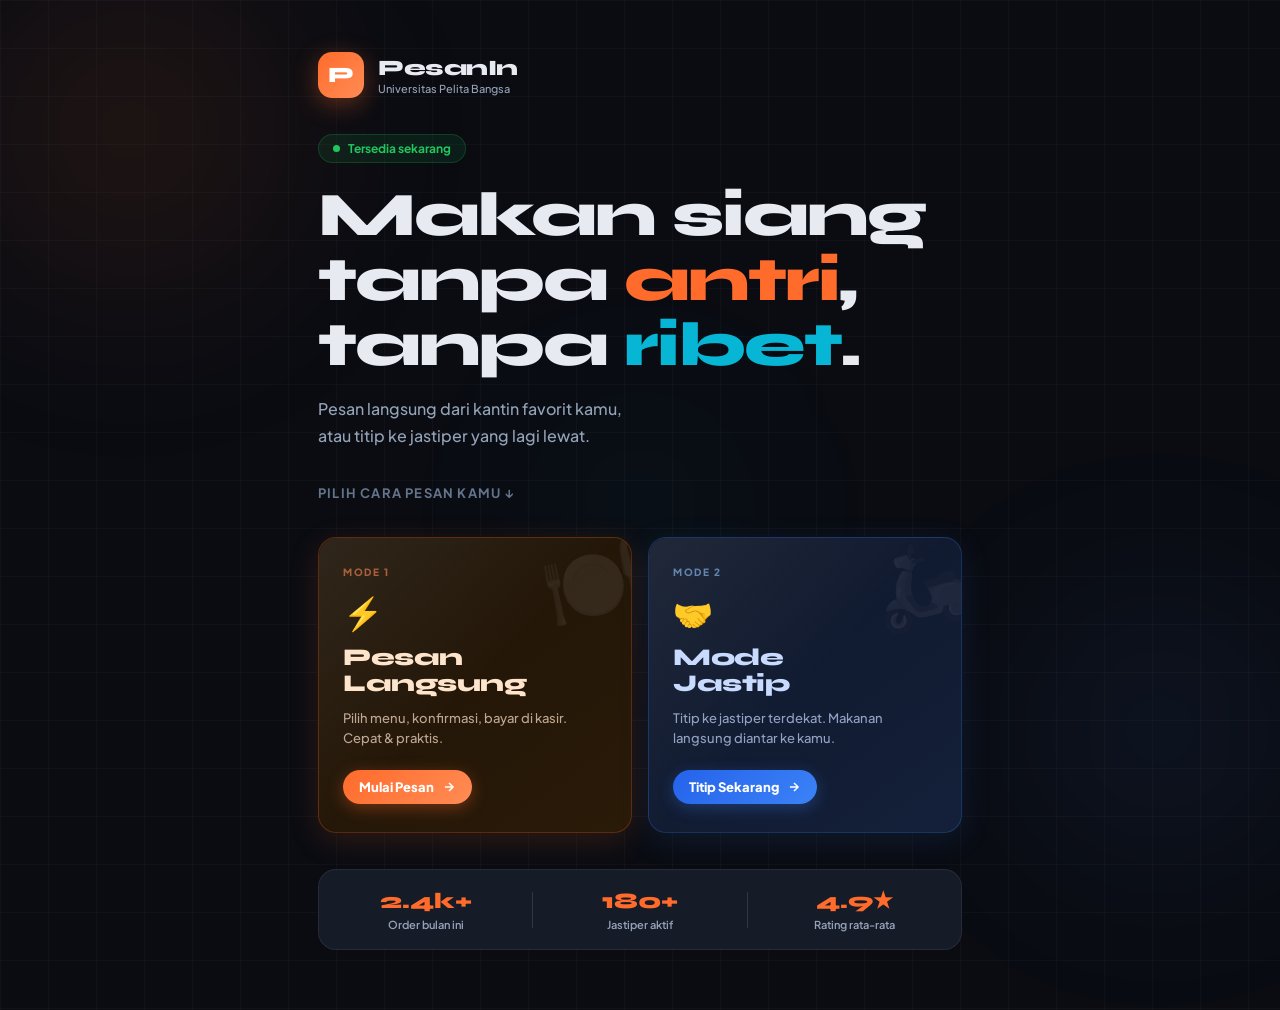
==== index.html @ 297b13d5 "Add files via upload" ====
<!DOCTYPE html>
<html lang="id">
<head>
  <meta charset="UTF-8">
  <meta name="viewport" content="width=device-width, initial-scale=1.0">
  <title>PesanIn — Pesan Makan di Kampus</title>
  <link rel="preconnect" href="https://fonts.googleapis.com">
  <link rel="preconnect" href="https://fonts.gstatic.com" crossorigin>
  <link href="https://fonts.googleapis.com/css2?family=Syne:wght@700;800&family=Plus+Jakarta+Sans:wght@400;500;600;700;800&display=swap" rel="stylesheet">
  <link rel="stylesheet" href="landing.css">
</head>
<body>

  <!-- ========== SCREEN 1: LANDING ========== -->
  <div class="screen active" id="screen-landing">

    <!-- BG blobs -->
    <div class="bg-blob b1"></div>
    <div class="bg-blob b2"></div>
    <div class="bg-blob b3"></div>

    <!-- Grid texture -->
    <div class="grid-texture"></div>

    <div class="landing-wrap">

      <!-- Logo -->
      <div class="logo-wrap" data-anim="0">
        <div class="logo-icon">
          <span>P</span>
        </div>
        <div class="logo-text">
          <span class="lt-main">PesanIn</span>
          <span class="lt-sub">Universitas Pelita Bangsa</span>
        </div>
      </div>

      <!-- Hero text -->
      <div class="hero-block" data-anim="1">
        <div class="hero-eyebrow">
          <span class="dot-live"></span>
          Tersedia sekarang
        </div>
        <h1 class="hero-h1">
          Makan siang<br>
          tanpa <span class="h1-accent">antri</span>,<br>
          tanpa <span class="h1-accent2">ribet</span>.
        </h1>
        <p class="hero-p">
          Pesan langsung dari kantin favorit kamu,<br>
          atau titip ke jastiper yang lagi lewat.
        </p>
      </div>

      <!-- Mode Selector -->
      <div class="mode-title" data-anim="2">Pilih cara pesan kamu ↓</div>
      <div class="mode-grid" data-anim="3">

        <button class="mode-card mode-langsung" onclick="selectMode('langsung')">
          <div class="mode-bg-icon">🍽️</div>
          <div class="mode-content">
            <div class="mode-tag">Mode 1</div>
            <div class="mode-emoji">⚡</div>
            <h2 class="mode-title-text">Pesan<br>Langsung</h2>
            <p class="mode-desc">Pilih menu, konfirmasi, bayar di kasir. Cepat & praktis.</p>
            <div class="mode-cta">
              Mulai Pesan
              <svg viewBox="0 0 24 24" fill="none" stroke="currentColor" stroke-width="2.5"><path d="M5 12h14M12 5l7 7-7 7"/></svg>
            </div>
          </div>
          <div class="mode-shine"></div>
        </button>

        <button class="mode-card mode-jastip" onclick="selectMode('jastip')">
          <div class="mode-bg-icon">🛵</div>
          <div class="mode-content">
            <div class="mode-tag">Mode 2</div>
            <div class="mode-emoji">🤝</div>
            <h2 class="mode-title-text">Mode<br>Jastip</h2>
            <p class="mode-desc">Titip ke jastiper terdekat. Makanan langsung diantar ke kamu.</p>
            <div class="mode-cta">
              Titip Sekarang
              <svg viewBox="0 0 24 24" fill="none" stroke="currentColor" stroke-width="2.5"><path d="M5 12h14M12 5l7 7-7 7"/></svg>
            </div>
          </div>
          <div class="mode-shine"></div>
        </button>

      </div>

      <!-- Stats strip -->
      <div class="stats-strip" data-anim="4">
        <div class="strip-item">
          <span class="strip-num">2.4k+</span>
          <span class="strip-label">Order bulan ini</span>
        </div>
        <div class="strip-divider"></div>
        <div class="strip-item">
          <span class="strip-num">180+</span>
          <span class="strip-label">Jastiper aktif</span>
        </div>
        <div class="strip-divider"></div>
        <div class="strip-item">
          <span class="strip-num">4.9★</span>
          <span class="strip-label">Rating rata-rata</span>
        </div>
      </div>

    </div>
  </div>

  <!-- ========== SCREEN 2: PILIH KANTIN ========== -->
  <div class="screen" id="screen-kantin">

    <div class="bg-blob b1" style="opacity:0.4"></div>
    <div class="bg-blob b3" style="opacity:0.3"></div>
    <div class="grid-texture"></div>

    <div class="kantin-wrap">

      <!-- Back + header -->
      <button class="back-btn" onclick="goBack()">
        <svg viewBox="0 0 24 24" fill="none" stroke="currentColor" stroke-width="2.5"><path d="M19 12H5M12 19l-7-7 7-7"/></svg>
        Kembali
      </button>

      <div class="kantin-header">
        <div class="mode-badge" id="modeBadge">⚡ Pesan Langsung</div>
        <h1 class="kantin-h1">Pilih <span>Kantin</span></h1>
        <p class="kantin-sub">Di mana kamu mau pesan hari ini?</p>
      </div>

      <!-- Kantin Grid -->
      <div class="kantin-grid" id="kantinGrid">

        <!-- Kantin Mas Broow -->
        <div class="kantin-card available" onclick="goToKantin('masbroow')" id="card-masbroow">
          <div class="kc-glow"></div>
          <div class="kc-top">
            <div class="kc-emoji">🎓</div>
            <div class="kc-badge open">Buka</div>
          </div>
          <div class="kc-body">
            <h2 class="kc-name">Kantin Mas Broow</h2>
            <p class="kc-loc">📍 Gedung Utama Lt. 1</p>
            <div class="kc-tags">
              <span class="kc-tag">Indomie</span>
              <span class="kc-tag">Mie Ayam</span>
              <span class="kc-tag">Bakso</span>
              <span class="kc-tag">+7 menu</span>
            </div>
            <div class="kc-meta">
              <span>⭐ 4.9</span>
              <span>·</span>
              <span>80+ menu</span>
              <span>·</span>
              <span>Mulai Rp8k</span>
            </div>
          </div>
          <div class="kc-cta">
            Lihat Menu
            <svg viewBox="0 0 24 24" fill="none" stroke="currentColor" stroke-width="2.5"><path d="M5 12h14M12 5l7 7-7 7"/></svg>
          </div>
        </div>

        <!-- Kantin Tribun -->
        <div class="kantin-card available" onclick="goToKantin('tribun')" id="card-tribun">
          <div class="kc-glow" style="background: radial-gradient(circle at 30% 30%, rgba(59,130,246,0.18), transparent 65%)"></div>
          <div class="kc-top">
            <div class="kc-emoji">🏟️</div>
            <div class="kc-badge open">Buka</div>
          </div>
          <div class="kc-body">
            <h2 class="kc-name">Kantin Tribun</h2>
            <p class="kc-loc">📍 Area Tribun Kampus</p>
            <div class="kc-tags">
              <span class="kc-tag">Nasi Box</span>
              <span class="kc-tag">Gorengan</span>
              <span class="kc-tag">Minuman</span>
              <span class="kc-tag">+stand lain</span>
            </div>
            <div class="kc-meta">
              <span>⭐ 4.8</span>
              <span>·</span>
              <span>Banyak stand</span>
              <span>·</span>
              <span>Mulai Rp5k</span>
            </div>
          </div>
          <div class="kc-cta">
            Lihat Stand
            <svg viewBox="0 0 24 24" fill="none" stroke="currentColor" stroke-width="2.5"><path d="M5 12h14M12 5l7 7-7 7"/></svg>
          </div>
        </div>

        <!-- Coming Soon cards -->
        <div class="kantin-card coming-soon">
          <div class="kc-top">
            <div class="kc-emoji cs-emoji">🍜</div>
            <div class="kc-badge soon">Segera</div>
          </div>
          <div class="kc-body">
            <h2 class="kc-name cs-name">Kantin Baru</h2>
            <p class="kc-loc">📍 Akan hadir</p>
            <div class="cs-bar"></div>
          </div>
          <div class="kc-cta cs-cta">Segera Hadir 🔜</div>
        </div>

        <div class="kantin-card coming-soon">
          <div class="kc-top">
            <div class="kc-emoji cs-emoji">☕</div>
            <div class="kc-badge soon">Segera</div>
          </div>
          <div class="kc-body">
            <h2 class="kc-name cs-name">Stand Minuman</h2>
            <p class="kc-loc">📍 Akan hadir</p>
            <div class="cs-bar"></div>
          </div>
          <div class="kc-cta cs-cta">Segera Hadir 🔜</div>
        </div>

      </div>

      <!-- Info strip -->
      <div class="info-strip">
        <span>💡</span>
        <span>Lebih banyak kantin & stand akan ditambahkan. Stay tuned!</span>
      </div>

    </div>
  </div>

  <!-- ========== SCREEN 3: TRIBUN STAND PICKER ========== -->
  <div class="screen" id="screen-tribun">

    <div class="bg-blob b1" style="opacity:0.4"></div>
    <div class="grid-texture"></div>

    <div class="kantin-wrap">

      <button class="back-btn" onclick="backToKantin()">
        <svg viewBox="0 0 24 24" fill="none" stroke="currentColor" stroke-width="2.5"><path d="M19 12H5M12 19l-7-7 7-7"/></svg>
        Pilih Kantin
      </button>

      <div class="kantin-header">
        <div class="mode-badge" style="background:rgba(59,130,246,0.12);color:#3B82F6;border-color:rgba(59,130,246,0.2)">🏟️ Kantin Tribun</div>
        <h1 class="kantin-h1">Pilih <span>Stand</span></h1>
        <p class="kantin-sub">Kantin Tribun punya banyak pilihan stand</p>
      </div>

      <div class="kantin-grid">

        <div class="kantin-card available" onclick="goToStand('tribun-nasi')">
          <div class="kc-glow" style="background:radial-gradient(circle at 30% 30%,rgba(34,197,94,0.15),transparent 65%)"></div>
          <div class="kc-top"><div class="kc-emoji">🍱</div><div class="kc-badge open">Buka</div></div>
          <div class="kc-body">
            <h2 class="kc-name">Stand Nasi & Lauk</h2>
            <p class="kc-loc">📍 Stand A – Tribun</p>
            <div class="kc-tags"><span class="kc-tag">Nasi Box</span><span class="kc-tag">Ayam</span><span class="kc-tag">Lele</span></div>
            <div class="kc-meta"><span>⭐ 4.8</span><span>·</span><span>Mulai Rp12k</span></div>
          </div>
          <div class="kc-cta">Lihat Menu <svg viewBox="0 0 24 24" fill="none" stroke="currentColor" stroke-width="2.5"><path d="M5 12h14M12 5l7 7-7 7"/></svg></div>
        </div>

        <div class="kantin-card available" onclick="goToStand('tribun-gorengan')">
          <div class="kc-glow" style="background:radial-gradient(circle at 30% 30%,rgba(251,191,36,0.15),transparent 65%)"></div>
          <div class="kc-top"><div class="kc-emoji">🍟</div><div class="kc-badge open">Buka</div></div>
          <div class="kc-body">
            <h2 class="kc-name">Stand Gorengan</h2>
            <p class="kc-loc">📍 Stand B – Tribun</p>
            <div class="kc-tags"><span class="kc-tag">Pisang Goreng</span><span class="kc-tag">Tahu</span><span class="kc-tag">Tempe</span></div>
            <div class="kc-meta"><span>⭐ 4.7</span><span>·</span><span>Mulai Rp2k</span></div>
          </div>
          <div class="kc-cta">Lihat Menu <svg viewBox="0 0 24 24" fill="none" stroke="currentColor" stroke-width="2.5"><path d="M5 12h14M12 5l7 7-7 7"/></svg></div>
        </div>

        <div class="kantin-card available" onclick="goToStand('tribun-minum')">
          <div class="kc-glow" style="background:radial-gradient(circle at 30% 30%,rgba(14,165,233,0.15),transparent 65%)"></div>
          <div class="kc-top"><div class="kc-emoji">🥤</div><div class="kc-badge open">Buka</div></div>
          <div class="kc-body">
            <h2 class="kc-name">Stand Minuman</h2>
            <p class="kc-loc">📍 Stand C – Tribun</p>
            <div class="kc-tags"><span class="kc-tag">Es Teh</span><span class="kc-tag">Jus</span><span class="kc-tag">Kopi</span></div>
            <div class="kc-meta"><span>⭐ 4.9</span><span>·</span><span>Mulai Rp5k</span></div>
          </div>
          <div class="kc-cta">Lihat Menu <svg viewBox="0 0 24 24" fill="none" stroke="currentColor" stroke-width="2.5"><path d="M5 12h14M12 5l7 7-7 7"/></svg></div>
        </div>

        <div class="kantin-card coming-soon">
          <div class="kc-top"><div class="kc-emoji cs-emoji">🍢</div><div class="kc-badge soon">Segera</div></div>
          <div class="kc-body">
            <h2 class="kc-name cs-name">Stand Lainnya</h2>
            <p class="kc-loc">📍 Akan hadir</p>
            <div class="cs-bar"></div>
          </div>
          <div class="kc-cta cs-cta">Segera Hadir 🔜</div>
        </div>

      </div>

      <div class="info-strip">
        <span>💡</span>
        <span>Stand di Kantin Tribun terus bertambah. Pantau terus ya!</span>
      </div>

    </div>
  </div>

  <!-- ========== TOAST ========== -->
  <div class="toast" id="toast"></div>

  <script src="landing.js"></script>
</body>
</html>
---- landing.css ----
/* ========================
   RESET & BASE
======================== */
*, *::before, *::after { box-sizing: border-box; margin: 0; padding: 0; }
html { scroll-behavior: smooth; }
body {
  font-family: 'Plus Jakarta Sans', sans-serif;
  background: #0A0C12;
  color: #E8EAF2;
  min-height: 100vh;
  overflow-x: hidden;
}
button { font-family: inherit; cursor: pointer; border: none; outline: none; }

/* ========================
   CSS VARIABLES
======================== */
:root {
  --bg:       #0A0C12;
  --bg2:      #10131C;
  --card:     #161B28;
  --card2:    #1C2235;
  --border:   rgba(255,255,255,0.07);
  --border2:  rgba(255,255,255,0.12);
  --orange:   #FF6B2B;
  --orange2:  #FF8C55;
  --orange-g: linear-gradient(135deg, #FF6B2B, #FF8C55);
  --blue:     #3B82F6;
  --teal:     #06B6D4;
  --green:    #22C55E;
  --yellow:   #FBBF24;
  --red:      #EF4444;
  --text:     #E8EAF2;
  --muted:    #64748B;
  --muted2:   #94A3B8;
  --radius:   18px;
  --radius-sm:10px;
}

/* ========================
   SCREENS
======================== */
.screen {
  display: none;
  min-height: 100vh;
  position: relative;
  overflow: hidden;
}
.screen.active { display: block; }
.screen.slide-in  { animation: slideInR 0.38s cubic-bezier(.4,0,.2,1) forwards; }
.screen.slide-out { animation: slideOutL 0.38s cubic-bezier(.4,0,.2,1) forwards; }
.screen.slide-back-in  { animation: slideInL 0.38s cubic-bezier(.4,0,.2,1) forwards; }
.screen.slide-back-out { animation: slideOutR 0.38s cubic-bezier(.4,0,.2,1) forwards; }

@keyframes slideInR  { from { opacity:0; transform:translateX(48px) } to { opacity:1; transform:translateX(0) } }
@keyframes slideOutL { from { opacity:1; transform:translateX(0) } to { opacity:0; transform:translateX(-48px) } }
@keyframes slideInL  { from { opacity:0; transform:translateX(-48px) } to { opacity:1; transform:translateX(0) } }
@keyframes slideOutR { from { opacity:1; transform:translateX(0) } to { opacity:0; transform:translateX(48px) } }

/* ========================
   BG BLOBS
======================== */
.bg-blob {
  position: absolute;
  border-radius: 50%;
  pointer-events: none;
  filter: blur(80px);
  z-index: 0;
}
.b1 {
  width: 500px; height: 500px;
  top: -120px; left: -120px;
  background: radial-gradient(circle, rgba(255,107,43,0.12), transparent 70%);
}
.b2 {
  width: 400px; height: 400px;
  bottom: 80px; right: -80px;
  background: radial-gradient(circle, rgba(59,130,246,0.1), transparent 70%);
}
.b3 {
  width: 300px; height: 300px;
  top: 50%; left: 50%;
  transform: translate(-50%,-50%);
  background: radial-gradient(circle, rgba(6,182,212,0.06), transparent 70%);
}

/* ========================
   GRID TEXTURE
======================== */
.grid-texture {
  position: absolute; inset: 0;
  background-image:
    linear-gradient(rgba(255,255,255,0.025) 1px, transparent 1px),
    linear-gradient(90deg, rgba(255,255,255,0.025) 1px, transparent 1px);
  background-size: 48px 48px;
  z-index: 0;
  pointer-events: none;
}

/* ========================
   LANDING SCREEN
======================== */
.landing-wrap {
  position: relative; z-index: 1;
  max-width: 700px;
  margin: 0 auto;
  padding: 52px 28px 60px;
  display: flex;
  flex-direction: column;
  gap: 36px;
}

/* Logo */
.logo-wrap {
  display: flex; align-items: center; gap: 14px;
  opacity: 0; animation: fadeUp 0.5s ease forwards;
}
.logo-icon {
  width: 46px; height: 46px;
  background: var(--orange-g);
  border-radius: 14px;
  display: flex; align-items: center; justify-content: center;
  font-family: 'Syne', sans-serif;
  font-size: 22px; font-weight: 800; color: #fff;
  box-shadow: 0 6px 24px rgba(255,107,43,0.35);
}
.lt-main {
  display: block;
  font-family: 'Syne', sans-serif;
  font-size: 22px; font-weight: 800;
  letter-spacing: -0.5px;
}
.lt-sub {
  display: block;
  font-size: 11px; color: var(--muted2);
  font-weight: 500; margin-top: 1px;
}

/* Hero */
.hero-block {
  opacity: 0; animation: fadeUp 0.5s 0.1s ease forwards;
}
.hero-eyebrow {
  display: inline-flex; align-items: center; gap: 8px;
  background: rgba(34,197,94,0.1);
  border: 1px solid rgba(34,197,94,0.2);
  color: var(--green);
  font-size: 12px; font-weight: 700;
  padding: 6px 14px; border-radius: 30px;
  margin-bottom: 20px;
}
.dot-live {
  width: 7px; height: 7px;
  border-radius: 50%;
  background: var(--green);
  animation: livePulse 1.5s ease-in-out infinite;
}
@keyframes livePulse {
  0%,100% { opacity:1; transform:scale(1) }
  50% { opacity:.5; transform:scale(.8) }
}

.hero-h1 {
  font-family: 'Syne', sans-serif;
  font-size: clamp(38px, 7vw, 62px);
  font-weight: 800;
  line-height: 1.05;
  letter-spacing: -2px;
  margin-bottom: 18px;
}
.h1-accent  { color: var(--orange); }
.h1-accent2 { color: var(--teal); }
.hero-p {
  font-size: 16px; color: var(--muted2);
  line-height: 1.65; font-weight: 500;
}

/* Mode title */
.mode-title {
  font-size: 13px; font-weight: 700;
  color: var(--muted);
  text-transform: uppercase; letter-spacing: 1.2px;
  opacity: 0; animation: fadeUp 0.5s 0.2s ease forwards;
}

/* Mode grid */
.mode-grid {
  display: grid;
  grid-template-columns: 1fr 1fr;
  gap: 16px;
  opacity: 0; animation: fadeUp 0.5s 0.3s ease forwards;
}

.mode-card {
  position: relative;
  border-radius: var(--radius);
  padding: 28px 24px;
  text-align: left;
  overflow: hidden;
  transition: transform 0.22s, box-shadow 0.22s;
  cursor: pointer;
  border: 1.5px solid transparent;
}
.mode-card:hover { transform: translateY(-4px); }
.mode-card:active { transform: translateY(-1px); }

/* Shine effect */
.mode-shine {
  position: absolute; inset: 0;
  background: linear-gradient(135deg, rgba(255,255,255,0.08) 0%, transparent 50%);
  pointer-events: none;
  border-radius: inherit;
}

.mode-bg-icon {
  position: absolute;
  top: -10px; right: -10px;
  font-size: 80px;
  opacity: 0.08;
  pointer-events: none;
  transform: rotate(-12deg);
  filter: grayscale(1);
}

.mode-content { position: relative; z-index: 1; }
.mode-tag {
  font-size: 10px; font-weight: 800;
  text-transform: uppercase; letter-spacing: 1.5px;
  margin-bottom: 14px;
  opacity: 0.6;
}
.mode-emoji { font-size: 32px; margin-bottom: 12px; }
.mode-title-text {
  font-family: 'Syne', sans-serif;
  font-size: 24px; font-weight: 800;
  line-height: 1.1;
  letter-spacing: -0.5px;
  margin-bottom: 10px;
}
.mode-desc {
  font-size: 13px;
  line-height: 1.55;
  opacity: 0.7;
  margin-bottom: 22px;
  font-weight: 500;
}
.mode-cta {
  display: inline-flex; align-items: center; gap: 8px;
  font-size: 13px; font-weight: 800;
  padding: 9px 16px;
  border-radius: 30px;
  transition: gap 0.18s;
}
.mode-cta svg { width: 14px; height: 14px; transition: transform 0.18s; }
.mode-card:hover .mode-cta svg { transform: translateX(4px); }
.mode-card:hover .mode-cta { gap: 12px; }

/* Pesan Langsung card */
.mode-langsung {
  background: linear-gradient(145deg, #1E1408, #2A1A08);
  border-color: rgba(255,107,43,0.25);
  box-shadow: 0 8px 32px rgba(255,107,43,0.15);
  color: #FFE4CC;
}
.mode-langsung .mode-tag { color: var(--orange2); }
.mode-langsung .mode-cta {
  background: var(--orange-g);
  color: #fff;
  box-shadow: 0 4px 16px rgba(255,107,43,0.35);
}
.mode-langsung:hover { box-shadow: 0 16px 48px rgba(255,107,43,0.28); }

/* Jastip card */
.mode-jastip {
  background: linear-gradient(145deg, #0E1628, #14203A);
  border-color: rgba(59,130,246,0.25);
  box-shadow: 0 8px 32px rgba(59,130,246,0.12);
  color: #C8DBFF;
}
.mode-jastip .mode-tag { color: #93C5FD; }
.mode-jastip .mode-cta {
  background: linear-gradient(135deg, #2563EB, #3B82F6);
  color: #fff;
  box-shadow: 0 4px 16px rgba(59,130,246,0.3);
}
.mode-jastip:hover { box-shadow: 0 16px 48px rgba(59,130,246,0.22); }

/* Stats strip */
.stats-strip {
  display: flex; align-items: center;
  gap: 0;
  background: var(--card);
  border: 1px solid var(--border);
  border-radius: var(--radius);
  padding: 18px 0;
  opacity: 0; animation: fadeUp 0.5s 0.4s ease forwards;
}
.strip-item {
  flex: 1; text-align: center;
  display: flex; flex-direction: column; gap: 4px;
}
.strip-num {
  font-family: 'Syne', sans-serif;
  font-size: 22px; font-weight: 800;
  color: var(--orange);
}
.strip-label { font-size: 11px; color: var(--muted2); font-weight: 600; }
.strip-divider {
  width: 1px; height: 36px;
  background: var(--border2);
  flex-shrink: 0;
}

/* ========================
   KANTIN SCREEN
======================== */
.kantin-wrap {
  position: relative; z-index: 1;
  max-width: 900px;
  margin: 0 auto;
  padding: 40px 28px 80px;
}

.back-btn {
  display: inline-flex; align-items: center; gap: 8px;
  background: var(--card2);
  border: 1px solid var(--border2);
  color: var(--muted2);
  font-size: 13px; font-weight: 700;
  padding: 9px 16px;
  border-radius: 30px;
  margin-bottom: 36px;
  transition: all 0.18s;
}
.back-btn svg { width: 15px; height: 15px; }
.back-btn:hover { background: var(--card); color: var(--text); border-color: var(--border2); }

.kantin-header {
  margin-bottom: 32px;
  animation: fadeUp 0.4s ease forwards;
}
.mode-badge {
  display: inline-flex; align-items: center; gap: 6px;
  background: rgba(255,107,43,0.1);
  border: 1px solid rgba(255,107,43,0.2);
  color: var(--orange);
  font-size: 12px; font-weight: 700;
  padding: 6px 14px; border-radius: 30px;
  margin-bottom: 14px;
}
.kantin-h1 {
  font-family: 'Syne', sans-serif;
  font-size: clamp(30px, 5vw, 48px);
  font-weight: 800;
  letter-spacing: -1.5px;
  line-height: 1.05;
  margin-bottom: 8px;
}
.kantin-h1 span { color: var(--orange); }
.kantin-sub { font-size: 15px; color: var(--muted2); font-weight: 500; }

/* Kantin grid */
.kantin-grid {
  display: grid;
  grid-template-columns: repeat(auto-fill, minmax(280px, 1fr));
  gap: 16px;
  margin-bottom: 24px;
}

/* Kantin card */
.kantin-card {
  background: var(--card);
  border: 1.5px solid var(--border);
  border-radius: var(--radius);
  padding: 24px;
  position: relative;
  overflow: hidden;
  display: flex;
  flex-direction: column;
  gap: 14px;
  transition: all 0.22s;
  animation: fadeUp 0.4s ease forwards;
}

.kantin-card.available {
  cursor: pointer;
}
.kantin-card.available:hover {
  border-color: rgba(255,107,43,0.35);
  transform: translateY(-4px);
  box-shadow: 0 12px 40px rgba(255,107,43,0.14);
}
.kantin-card.available:active { transform: translateY(-1px); }

.kantin-card.coming-soon {
  opacity: 0.45;
  cursor: not-allowed;
  border-style: dashed;
}

.kc-glow {
  position: absolute;
  inset: 0;
  background: radial-gradient(circle at 30% 30%, rgba(255,107,43,0.12), transparent 65%);
  pointer-events: none;
  border-radius: inherit;
}

.kc-top {
  display: flex; align-items: flex-start;
  justify-content: space-between;
}
.kc-emoji { font-size: 36px; line-height: 1; }
.cs-emoji { filter: grayscale(1); }

.kc-badge {
  font-size: 10px; font-weight: 800;
  padding: 4px 10px; border-radius: 20px;
  text-transform: uppercase; letter-spacing: 0.8px;
}
.kc-badge.open {
  background: rgba(34,197,94,0.12);
  color: var(--green);
  border: 1px solid rgba(34,197,94,0.2);
}
.kc-badge.soon {
  background: rgba(100,116,139,0.12);
  color: var(--muted2);
  border: 1px solid rgba(100,116,139,0.15);
}

.kc-body { display: flex; flex-direction: column; gap: 8px; flex: 1; }
.kc-name {
  font-family: 'Syne', sans-serif;
  font-size: 18px; font-weight: 800;
  letter-spacing: -0.3px;
}
.cs-name { color: var(--muted); }
.kc-loc { font-size: 12px; color: var(--muted2); font-weight: 600; }

.kc-tags {
  display: flex; flex-wrap: wrap; gap: 6px;
  margin-top: 2px;
}
.kc-tag {
  font-size: 11px; font-weight: 700;
  background: var(--card2);
  border: 1px solid var(--border2);
  color: var(--muted2);
  padding: 3px 9px; border-radius: 20px;
}

.kc-meta {
  display: flex; align-items: center; gap: 6px;
  font-size: 12px; color: var(--muted2); font-weight: 600;
}

.kc-cta {
  display: flex; align-items: center; gap: 8px;
  font-size: 13px; font-weight: 800;
  color: var(--orange);
  padding-top: 4px;
  border-top: 1px solid var(--border);
  transition: gap 0.18s;
}
.kc-cta svg { width: 14px; height: 14px; transition: transform 0.18s; }
.kantin-card.available:hover .kc-cta svg { transform: translateX(4px); }
.kantin-card.available:hover .kc-cta { gap: 12px; }
.cs-cta { color: var(--muted); cursor: not-allowed; }

/* Coming soon bar */
.cs-bar {
  height: 8px;
  background: var(--card2);
  border-radius: 4px;
  margin-top: 6px;
  position: relative; overflow: hidden;
}
.cs-bar::after {
  content: '';
  position: absolute; inset: 0;
  background: linear-gradient(90deg, transparent, rgba(255,255,255,0.06), transparent);
  animation: shimmer 1.8s ease-in-out infinite;
  background-size: 200% 100%;
}
@keyframes shimmer {
  0% { transform: translateX(-100%); }
  100% { transform: translateX(100%); }
}

/* Info strip */
.info-strip {
  display: flex; align-items: center; gap: 10px;
  background: rgba(255,107,43,0.06);
  border: 1px solid rgba(255,107,43,0.12);
  border-radius: var(--radius-sm);
  padding: 13px 18px;
  font-size: 13px; color: var(--muted2); font-weight: 600;
}

/* ========================
   TOAST
======================== */
.toast {
  position: fixed;
  bottom: 28px; left: 50%;
  transform: translateX(-50%) translateY(16px);
  background: var(--card2);
  border: 1px solid var(--border2);
  color: var(--text);
  font-size: 13px; font-weight: 700;
  padding: 12px 22px;
  border-radius: 30px;
  box-shadow: 0 8px 32px rgba(0,0,0,0.35);
  z-index: 9999;
  white-space: nowrap;
  opacity: 0;
  transition: all 0.28s ease;
  pointer-events: none;
}
.toast.show {
  opacity: 1;
  transform: translateX(-50%) translateY(0);
}

/* ========================
   ANIMATIONS
======================== */
@keyframes fadeUp {
  from { opacity: 0; transform: translateY(16px); }
  to   { opacity: 1; transform: translateY(0); }
}

/* Stagger anim for data-anim elements */
[data-anim="0"] { animation-delay: 0s; }
[data-anim="1"] { animation-delay: 0.1s; }
[data-anim="2"] { animation-delay: 0.2s; }
[data-anim="3"] { animation-delay: 0.28s; }
[data-anim="4"] { animation-delay: 0.38s; }

/* ========================
   RESPONSIVE
======================== */
@media (max-width: 600px) {
  .landing-wrap { padding: 36px 18px 50px; gap: 28px; }
  .mode-grid { grid-template-columns: 1fr; gap: 12px; }
  .mode-card { padding: 22px 18px; }
  .mode-title-text { font-size: 22px; }
  .stats-strip { border-radius: 14px; }
  .strip-num { font-size: 18px; }

  .kantin-wrap { padding: 28px 16px 60px; }
  .kantin-grid { grid-template-columns: 1fr; }
  .kantin-h1 { font-size: 30px; }
}

@media (max-width: 400px) {
  .hero-h1 { font-size: 32px; }
}
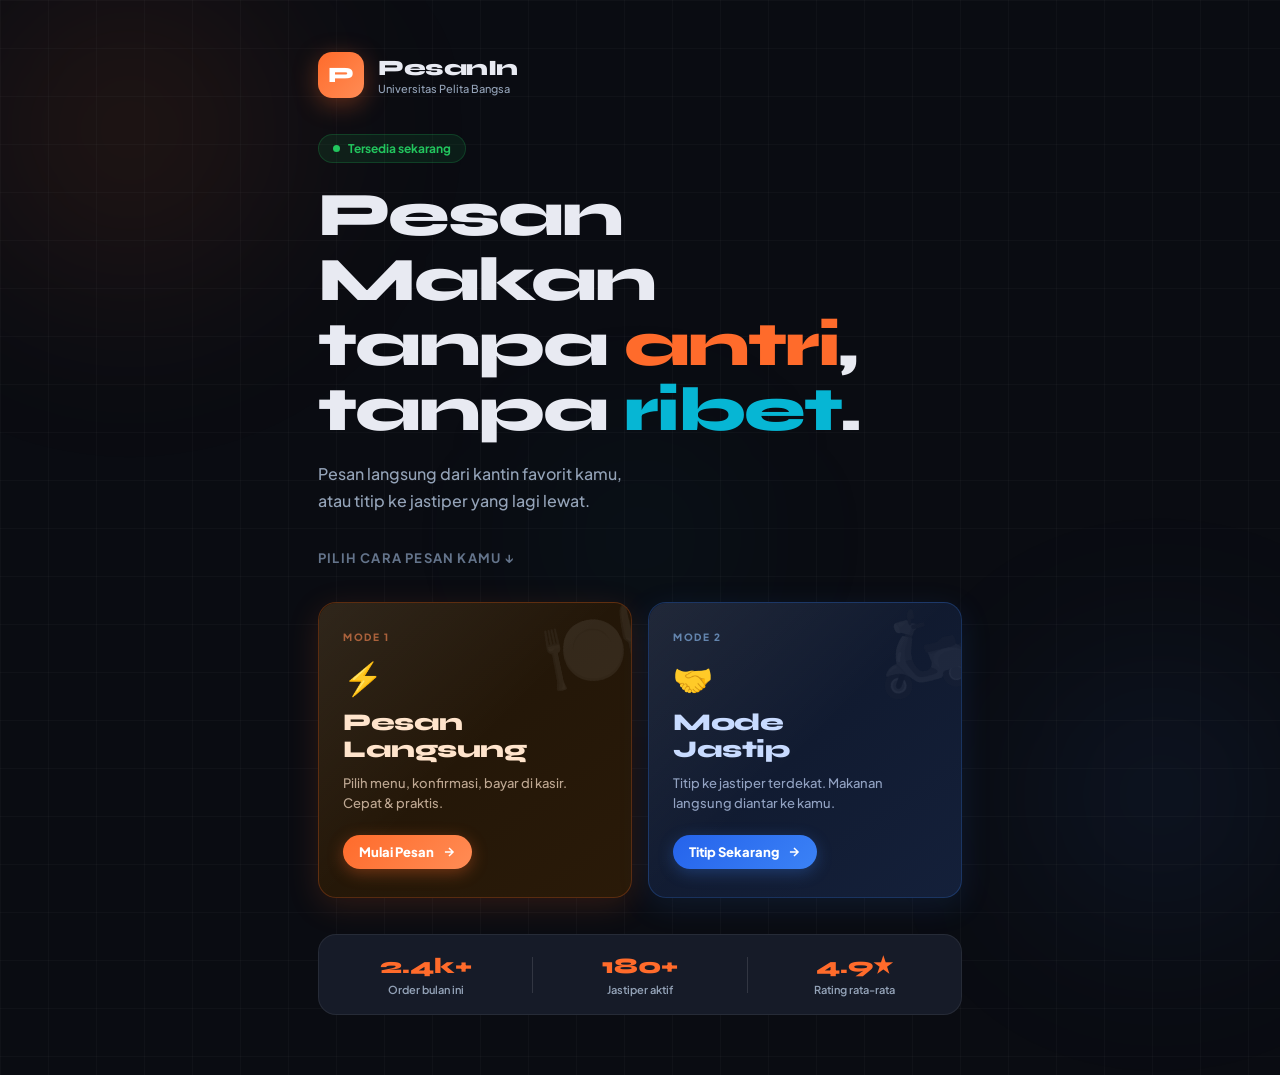
==== commit 478ecfef: "Change heading from 'Makan siang' to 'Pesan Makan'" ====
--- a/index.html
+++ b/index.html
@@ -42,7 +42,7 @@
           Tersedia sekarang
         </div>
         <h1 class="hero-h1">
-          Makan siang<br>
+          Pesan Makan<br>
           tanpa <span class="h1-accent">antri</span>,<br>
           tanpa <span class="h1-accent2">ribet</span>.
         </h1>
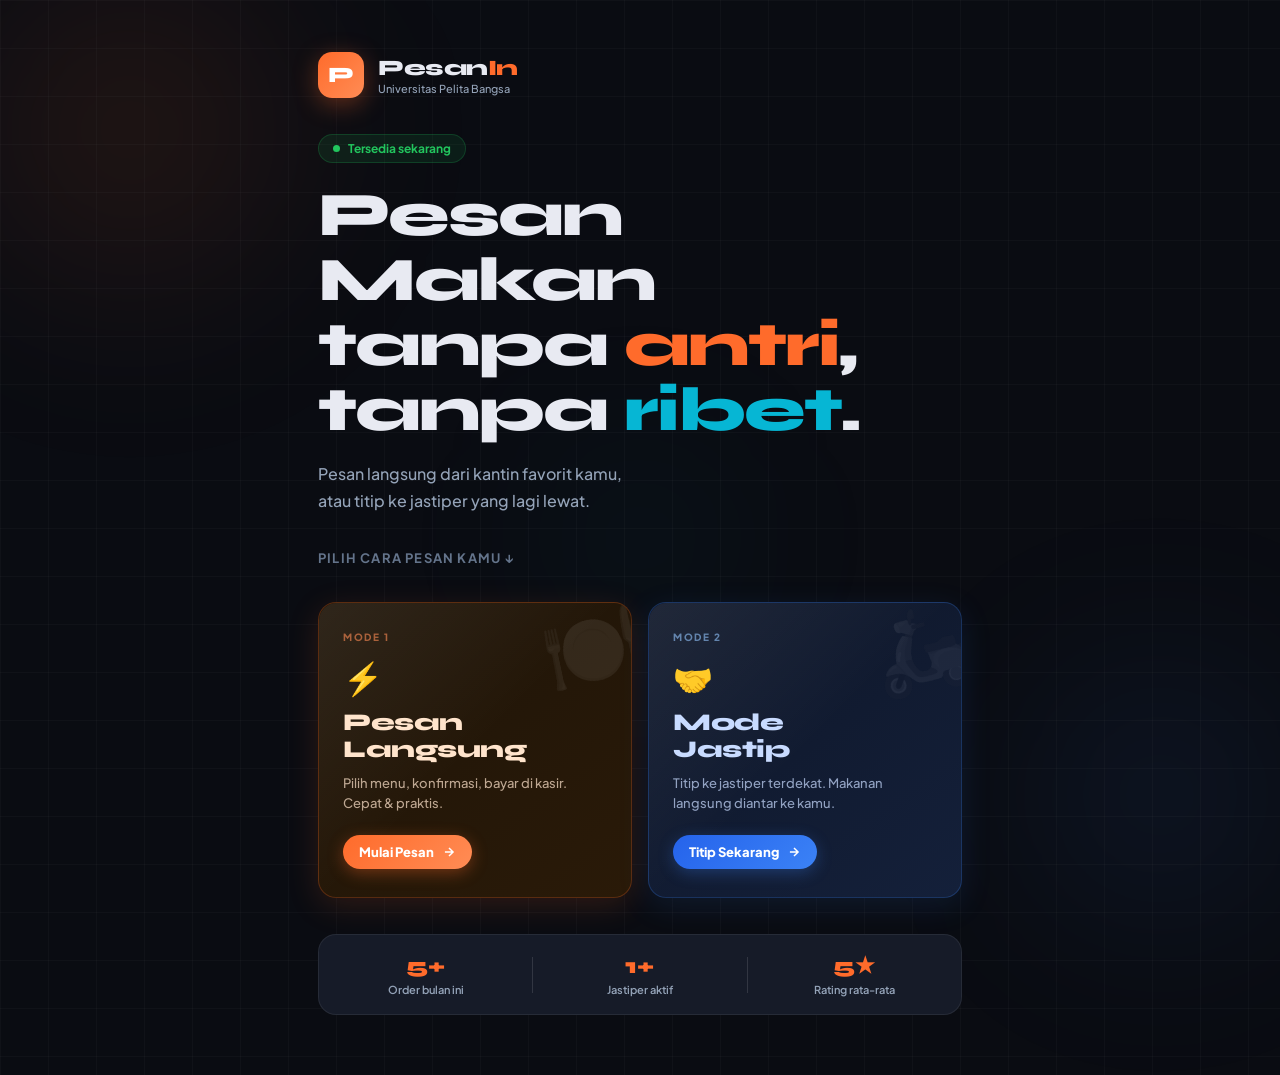
==== commit a7728107: "Update logo text and stats in index.html" ====
--- a/index.html
+++ b/index.html
@@ -30,7 +30,7 @@
           <span>P</span>
         </div>
         <div class="logo-text">
-          <span class="lt-main">PesanIn</span>
+          <span class="lt-main">Pesan<span class="h1-accent">In</span></span>
           <span class="lt-sub">Universitas Pelita Bangsa</span>
         </div>
       </div>
@@ -91,17 +91,17 @@
       <!-- Stats strip -->
       <div class="stats-strip" data-anim="4">
         <div class="strip-item">
-          <span class="strip-num">2.4k+</span>
+          <span class="strip-num">5+</span>
           <span class="strip-label">Order bulan ini</span>
         </div>
         <div class="strip-divider"></div>
         <div class="strip-item">
-          <span class="strip-num">180+</span>
+          <span class="strip-num">1+</span>
           <span class="strip-label">Jastiper aktif</span>
         </div>
         <div class="strip-divider"></div>
         <div class="strip-item">
-          <span class="strip-num">4.9★</span>
+          <span class="strip-num">5★</span>
           <span class="strip-label">Rating rata-rata</span>
         </div>
       </div>
@@ -142,11 +142,11 @@
           </div>
           <div class="kc-body">
             <h2 class="kc-name">Kantin Mas Broow</h2>
-            <p class="kc-loc">📍 Gedung Utama Lt. 1</p>
+            <p class="kc-loc">📍 Area Parkir Pojok</p>
             <div class="kc-tags">
               <span class="kc-tag">Indomie</span>
               <span class="kc-tag">Mie Ayam</span>
-              <span class="kc-tag">Bakso</span>
+              <span class="kc-tag">Nasi Goreng</span>
               <span class="kc-tag">+7 menu</span>
             </div>
             <div class="kc-meta">
